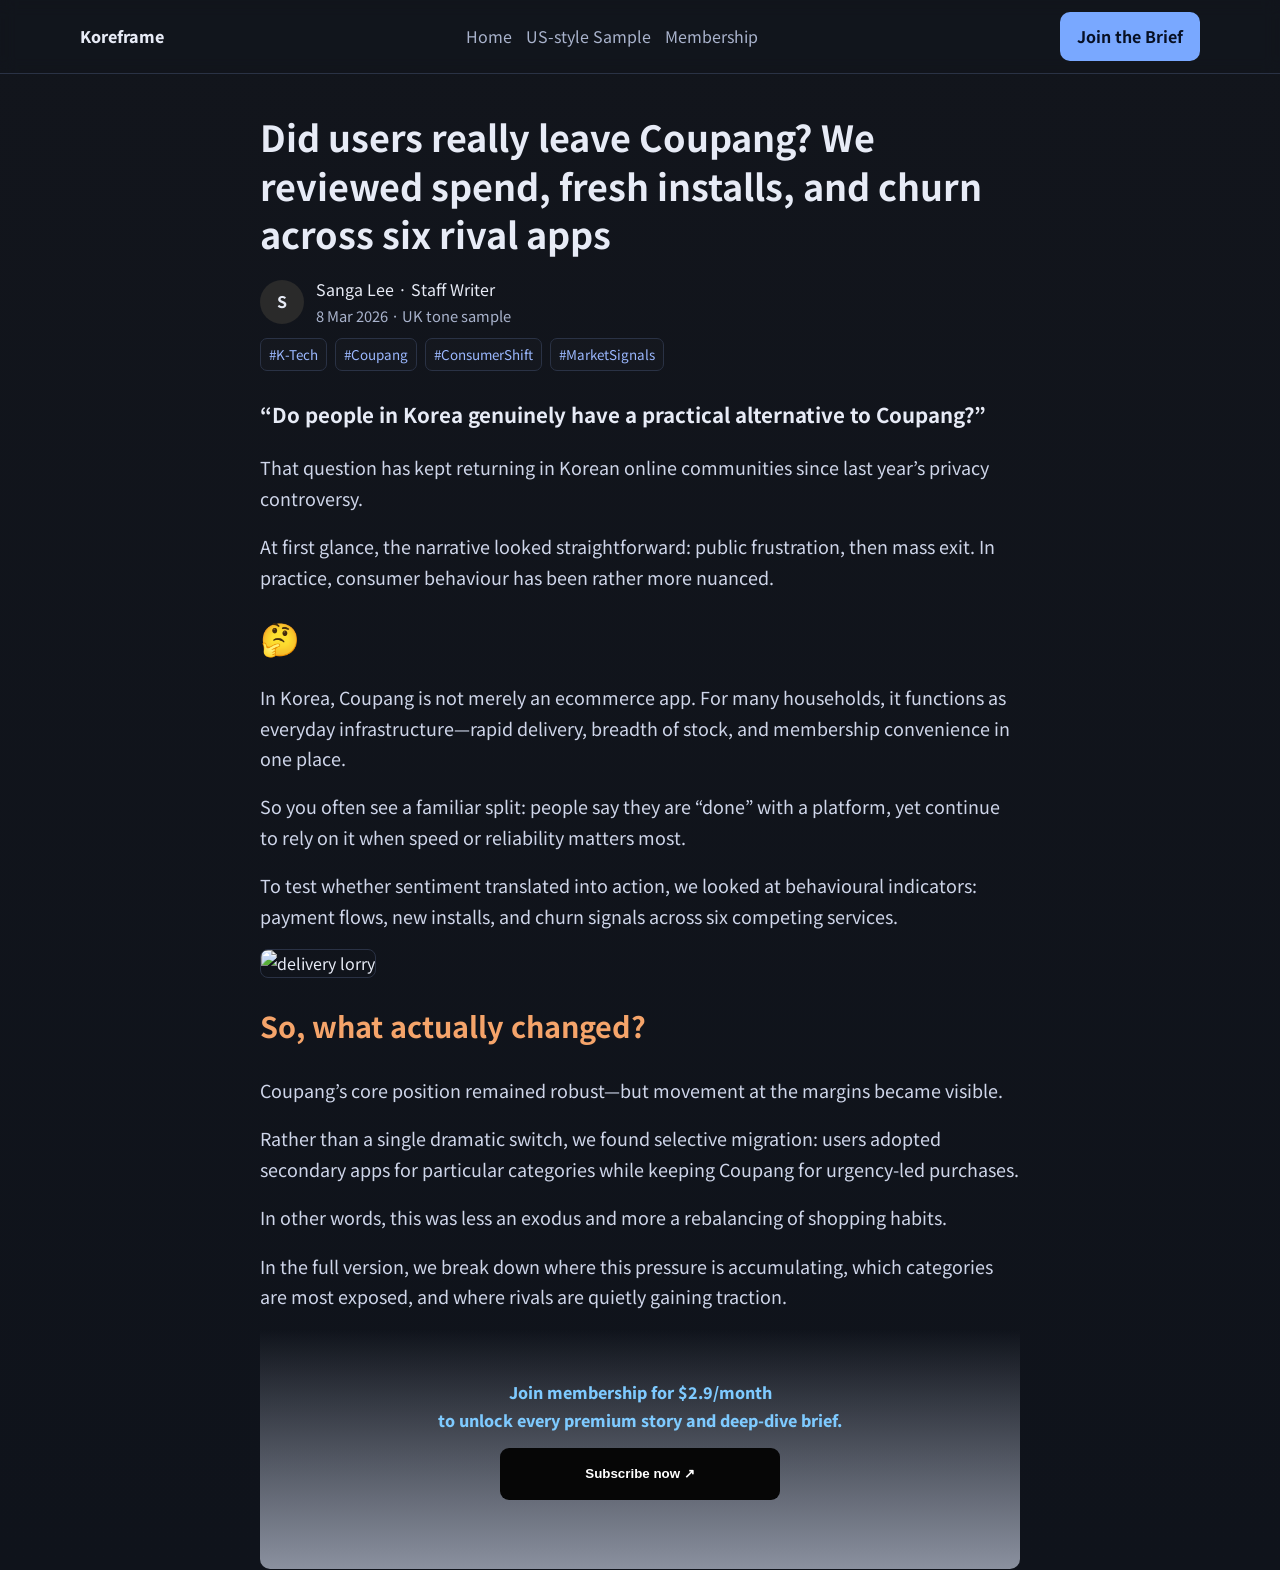
==== article-uk.html @ 5ab8b465 "feat: add separate UK-tone article page and link from landing" ====
<!doctype html>
<html lang="en-GB">
  <head>
    <meta charset="UTF-8" />
    <meta name="viewport" content="width=device-width, initial-scale=1.0" />
    <title>Koreframe — Sample Article (UK Tone)</title>
    <link rel="preconnect" href="https://fonts.googleapis.com" />
    <link rel="preconnect" href="https://fonts.gstatic.com" crossorigin />
    <link href="https://fonts.googleapis.com/css2?family=Inter:wght@400;500;700;800&family=Noto+Sans+KR:wght@400;500;700;900&display=swap" rel="stylesheet" />
    <link rel="stylesheet" href="styles.css" />
  </head>
  <body class="article-mode">
    <header class="site-header">
      <div class="container nav">
        <div class="logo">Koreframe</div>
        <nav>
          <a href="index.html">Home</a>
          <a href="article.html">US-style Sample</a>
          <a href="#membership">Membership</a>
        </nav>
        <a class="btn btn-primary" href="#membership">Join the Brief</a>
      </div>
    </header>

    <main class="article-page">
      <div class="article-container">
        <h1 class="article-title">Did users really leave Coupang? We reviewed spend, fresh installs, and churn across six rival apps</h1>
        <div class="article-meta-top">
          <div class="author-avatar">S</div>
          <div><div class="author-name">Sanga Lee · Staff Writer</div><div class="author-date">8 Mar 2026 · UK tone sample</div></div>
        </div>
        <div class="tag-row"><span>#K-Tech</span><span>#Coupang</span><span>#ConsumerShift</span><span>#MarketSignals</span></div>

        <article class="story-body">
          <p class="lead">“Do people in Korea genuinely have a practical alternative to Coupang?”</p>

          <p>That question has kept returning in Korean online communities since last year’s privacy controversy.</p>
          <p>At first glance, the narrative looked straightforward: public frustration, then mass exit. In practice, consumer behaviour has been rather more nuanced.</p>

          <div class="inline-emoji">🤔</div>

          <p>In Korea, Coupang is not merely an ecommerce app. For many households, it functions as everyday infrastructure—rapid delivery, breadth of stock, and membership convenience in one place.</p>
          <p>So you often see a familiar split: people say they are “done” with a platform, yet continue to rely on it when speed or reliability matters most.</p>
          <p>To test whether sentiment translated into action, we looked at behavioural indicators: payment flows, new installs, and churn signals across six competing services.</p>

          <img class="article-image" src="https://images.unsplash.com/photo-1586528116311-ad8dd3c8310d?q=80&w=1600&auto=format&fit=crop" alt="delivery lorry" />

          <h2>So, what actually changed?</h2>
          <p>Coupang’s core position remained robust—but movement at the margins became visible.</p>
          <p>Rather than a single dramatic switch, we found selective migration: users adopted secondary apps for particular categories while keeping Coupang for urgency-led purchases.</p>
          <p>In other words, this was less an exodus and more a rebalancing of shopping habits.</p>
          <p>In the full version, we break down where this pressure is accumulating, which categories are most exposed, and where rivals are quietly gaining traction.</p>
        </article>

        <section id="membership" class="paywall-overlay">
          <div class="fade"></div>
          <div class="paywall-box">
            <p class="membership-copy top">Join membership for $2.9/month<br/>to unlock every premium story and deep-dive brief.</p>
            <button class="btn-pay primary">Subscribe now ↗</button>
          </div>
        </section>
      </div>
    </main>
  </body>
</html>
---- styles.css ----
:root { --bg:#12151c; --surface:#1a1f2b; --text:#e7ebf6; --muted:#a9b3cc; --primary:#79a8ff; --border:#2a3245; }
*{box-sizing:border-box} body{margin:0;font-family:Inter,system-ui,sans-serif;color:var(--text);background:linear-gradient(180deg,var(--bg),#0f131b);line-height:1.7}
.container{width:min(1120px,92%);margin:0 auto}
.site-header{position:sticky;top:0;background:rgba(11,16,32,.78);backdrop-filter:blur(8px);border-bottom:1px solid var(--border);z-index:10}
.nav{display:flex;justify-content:space-between;align-items:center;padding:12px 0;gap:16px}.logo{font-weight:800}nav{display:flex;gap:14px}nav a{text-decoration:none;color:var(--muted)}nav a:hover{color:#fff}
.hero{padding:84px 0 66px}.hero-inner{max-width:760px}.eyebrow{margin:0 0 8px;color:#9fb2ee}.hero h1{font-size:clamp(2rem,5vw,3.4rem);margin:0 0 10px;line-height:1.1}.sub{margin:0;color:var(--muted)}
.section{padding:60px 0}.section.alt{background:rgba(17,24,49,.55);border-top:1px solid var(--border);border-bottom:1px solid var(--border)}
.grid-3,.grid-2{display:grid;gap:14px}.grid-3{grid-template-columns:repeat(3,1fr)}.grid-2{grid-template-columns:repeat(2,1fr)}
.card,.post-card{background:var(--surface);border:1px solid var(--border);border-radius:14px;padding:20px}.post-card .tag{display:inline-block;background:#273767;color:#d5ddff;border-radius:999px;padding:2px 10px;font-size:.8rem;margin-bottom:8px}.post-card a{color:#8fb8ff;text-decoration:none;font-weight:700}
.post-card.premium{border-color:#3a56a8}
.paywall-inner{text-align:center;background:linear-gradient(145deg,#192752,#111a37);border:1px solid #36509e;border-radius:18px;padding:38px 20px}
.btn{display:inline-flex;align-items:center;justify-content:center;padding:10px 16px;border-radius:10px;text-decoration:none;border:1px solid transparent;font-weight:700}.btn-primary{background:var(--primary);color:#071024}.btn-ghost{border-color:var(--border);color:var(--text)}
.cta-group{margin-top:22px;display:flex;gap:10px;flex-wrap:wrap}

/* article page */
.article-mode{background:linear-gradient(180deg,var(--bg),#0f131b);color:var(--text);font-family:'Noto Sans KR',Inter,sans-serif}
.article-mode .site-header{background:rgba(18,21,28,.86);border-bottom:1px solid var(--border)}
.article-mode nav a{color:var(--muted)}.article-page{padding:30px 0 70px}.article-container{width:min(760px,92%);margin:0 auto}
.article-title{font-size:clamp(1.55rem,3.4vw,2.25rem);line-height:1.35;color:var(--text);margin:8px 0 18px}
.article-meta-top{display:flex;gap:12px;align-items:center}.author-avatar{width:44px;height:44px;border-radius:999px;background:#2a2a2a;display:flex;align-items:center;justify-content:center;font-weight:700}
.author-date{color:var(--muted);font-size:.92rem}.tag-row{display:flex;flex-wrap:wrap;gap:8px;margin:10px 0 26px}.tag-row span{border:1px solid var(--border);color:#9bb8ff;padding:4px 8px;border-radius:7px;font-size:.84rem;background:rgba(255,255,255,.01)}
.story-body p{font-size:1.12rem;color:#cfd6ea}.story-body .lead{font-size:1.28rem;font-weight:700;color:var(--text)}.story-body h2{color:#f5a46a;font-size:1.8rem}.inline-emoji{font-size:2rem}
.article-image{width:100%;border:1px solid var(--border);border-radius:8px}
.fade{height:240px;background:linear-gradient(180deg,rgba(18,21,28,0),rgba(186,193,210,.72));border-radius:0 0 10px 10px}
.paywall-box{text-align:center;margin-top:-190px}.btn-pay{width:min(320px,86%);height:52px;border-radius:9px;border:0;font-weight:800}.membership-copy{margin:12px 0 14px;color:#7ecaff;font-weight:800;line-height:1.7}.membership-copy.top{margin-top:0}.btn-pay.primary{background:#060606;color:#fff;width:min(280px,86%)}

@media (max-width:860px){nav{display:none}.grid-3,.grid-2{grid-template-columns:1fr}}
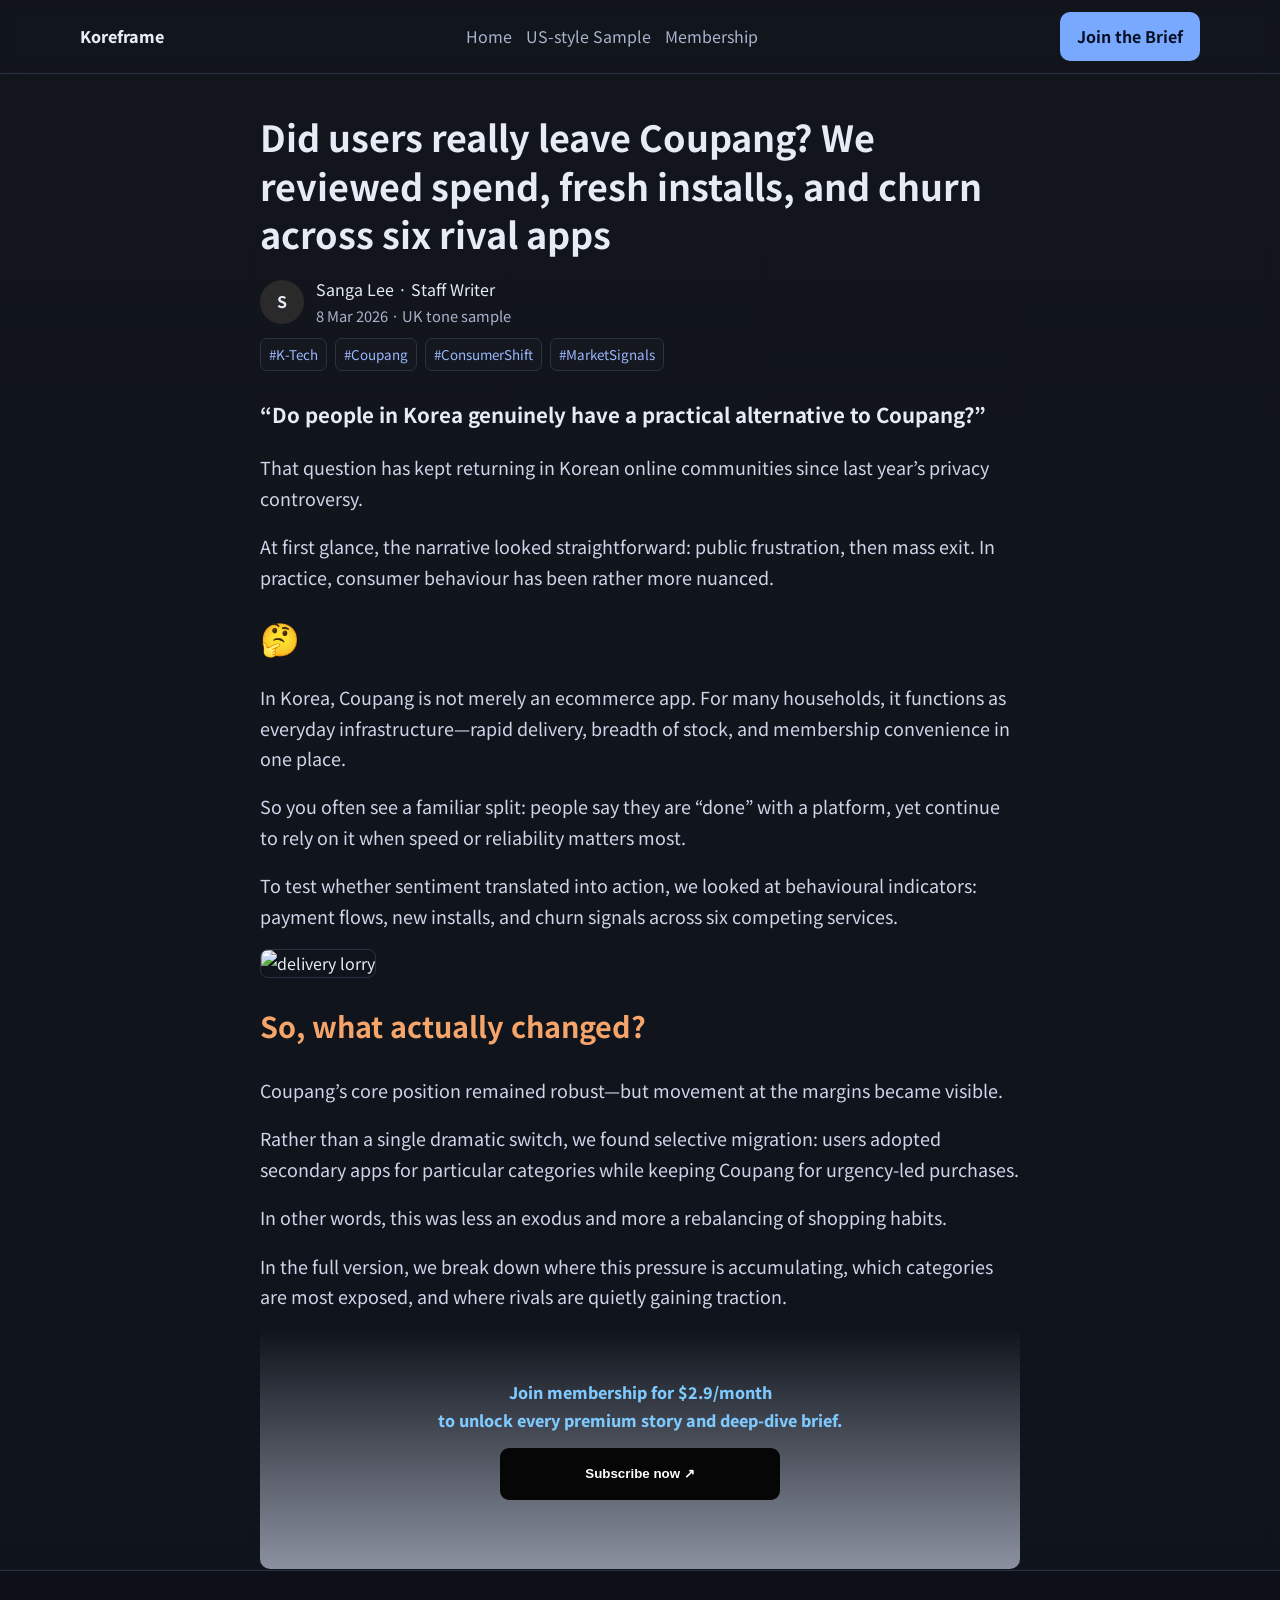
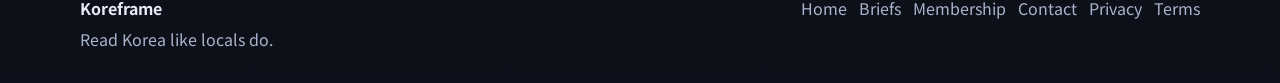
==== commit 30ab0508: "style: compact landing membership section, fix duplicate Pro copy, add global footer across pages" ====
--- a/article-uk.html
+++ b/article-uk.html
@@ -4,6 +4,7 @@
     <meta charset="UTF-8" />
     <meta name="viewport" content="width=device-width, initial-scale=1.0" />
     <title>Koreframe — Sample Article (UK Tone)</title>
+    <link rel="icon" type="image/svg+xml" href="assets/koreframe-icon.svg" />
     <link rel="preconnect" href="https://fonts.googleapis.com" />
     <link rel="preconnect" href="https://fonts.gstatic.com" crossorigin />
     <link href="https://fonts.googleapis.com/css2?family=Inter:wght@400;500;700;800&family=Noto+Sans+KR:wght@400;500;700;900&display=swap" rel="stylesheet" />
@@ -16,9 +17,9 @@
         <nav>
           <a href="index.html">Home</a>
           <a href="article.html">US-style Sample</a>
-          <a href="#membership">Membership</a>
+          <a href="membership.html">Membership</a>
         </nav>
-        <a class="btn btn-primary" href="#membership">Join the Brief</a>
+        <a class="btn btn-primary" href="membership.html">Join the Brief</a>
       </div>
     </header>
 
@@ -61,5 +62,22 @@
         </section>
       </div>
     </main>
+    <footer class="site-footer">
+      <div class="container footer-inner">
+        <div>
+          <strong>Koreframe</strong>
+          <p>Read Korea like locals do.</p>
+        </div>
+        <div class="footer-links">
+          <a href="index.html">Home</a>
+          <a href="briefs.html">Briefs</a>
+          <a href="membership.html">Membership</a>
+          <a href="#">Contact</a>
+          <a href="#">Privacy</a>
+          <a href="#">Terms</a>
+        </div>
+      </div>
+    </footer>
+
   </body>
 </html>
--- a/styles.css
+++ b/styles.css
@@ -1,18 +1,48 @@
 :root { --bg:#12151c; --surface:#1a1f2b; --text:#e7ebf6; --muted:#a9b3cc; --primary:#79a8ff; --border:#2a3245; }
-*{box-sizing:border-box} body{margin:0;font-family:Inter,system-ui,sans-serif;color:var(--text);background:linear-gradient(180deg,var(--bg),#0f131b);line-height:1.7}
+*{box-sizing:border-box}
+body{margin:0;font-family:Inter,system-ui,sans-serif;color:var(--text);background:linear-gradient(180deg,var(--bg),#0f131b);line-height:1.7}
 .container{width:min(1120px,92%);margin:0 auto}
 .site-header{position:sticky;top:0;background:rgba(11,16,32,.78);backdrop-filter:blur(8px);border-bottom:1px solid var(--border);z-index:10}
-.nav{display:flex;justify-content:space-between;align-items:center;padding:12px 0;gap:16px}.logo{font-weight:800}nav{display:flex;gap:14px}nav a{text-decoration:none;color:var(--muted)}nav a:hover{color:#fff}
-.hero{padding:84px 0 66px}.hero-inner{max-width:760px}.eyebrow{margin:0 0 8px;color:#9fb2ee}.hero h1{font-size:clamp(2rem,5vw,3.4rem);margin:0 0 10px;line-height:1.1}.sub{margin:0;color:var(--muted)}
+.nav{display:flex;justify-content:space-between;align-items:center;padding:12px 0;gap:16px}
+.logo{font-weight:800;display:flex;align-items:center;gap:10px}.logo-icon{width:28px;height:28px;display:block}
+nav{display:flex;gap:14px}nav a{text-decoration:none;color:var(--muted)}nav a:hover{color:#fff}
+
+.btn{display:inline-flex;align-items:center;justify-content:center;padding:10px 16px;border-radius:10px;text-decoration:none;border:1px solid transparent;font-weight:700}
+.btn-primary{background:var(--primary);color:#071024}.btn-ghost{border-color:rgba(206,220,255,.32);color:var(--text)}
+
 .section{padding:60px 0}.section.alt{background:rgba(17,24,49,.55);border-top:1px solid var(--border);border-bottom:1px solid var(--border)}
 .grid-3,.grid-2{display:grid;gap:14px}.grid-3{grid-template-columns:repeat(3,1fr)}.grid-2{grid-template-columns:repeat(2,1fr)}
-.card,.post-card{background:var(--surface);border:1px solid var(--border);border-radius:14px;padding:20px}.post-card .tag{display:inline-block;background:#273767;color:#d5ddff;border-radius:999px;padding:2px 10px;font-size:.8rem;margin-bottom:8px}.post-card a{color:#8fb8ff;text-decoration:none;font-weight:700}
+.card,.post-card{background:var(--surface);border:1px solid var(--border);border-radius:14px;padding:20px}
+.post-card .tag{display:inline-block;background:#273767;color:#d5ddff;border-radius:999px;padding:2px 10px;font-size:.8rem;margin-bottom:8px}
+.post-card a,.section-link a{color:#8fb8ff;text-decoration:none;font-weight:700}
 .post-card.premium{border-color:#3a56a8}
-.paywall-inner{text-align:center;background:linear-gradient(145deg,#192752,#111a37);border:1px solid #36509e;border-radius:18px;padding:38px 20px}
-.btn{display:inline-flex;align-items:center;justify-content:center;padding:10px 16px;border-radius:10px;text-decoration:none;border:1px solid transparent;font-weight:700}.btn-primary{background:var(--primary);color:#071024}.btn-ghost{border-color:var(--border);color:var(--text)}
-.cta-group{margin-top:22px;display:flex;gap:10px;flex-wrap:wrap}
+.section-link{margin:14px 0 0}.section-link.small{font-size:.95rem}
 
-/* article page */
+.paywall-inner{text-align:center;background:linear-gradient(145deg,#192752,#111a37);border:1px solid #36509e;border-radius:18px;padding:24px 18px;max-width:860px;margin:0 auto}
+.price{font-size:1.8rem;font-weight:800;margin:4px 0 10px}
+.plans p{margin:6px 0;color:#d7e1ff}
+
+/* hero visual */
+.hero-visual{position:relative;border-bottom:1px solid var(--border)}
+.hero-carousel{position:relative;overflow:hidden;min-height:clamp(520px,78vh,760px);background:#0f131b}
+.slides-track{display:flex;width:100%;transform:translateX(0)}
+.hero-carousel.ready .slides-track{transition:transform 700ms cubic-bezier(.22,.61,.36,1)}
+.slide{flex:0 0 100%;width:100%;position:relative}
+.slide img{width:100%;height:clamp(520px,78vh,760px);object-fit:cover;display:block}
+.hero-overlay{position:absolute;inset:0;background:linear-gradient(180deg,rgba(7,10,17,.28) 0%, rgba(7,10,17,.45) 38%, rgba(7,10,17,.76) 100%),linear-gradient(90deg,rgba(7,10,17,.62) 0%, rgba(7,10,17,.25) 55%, rgba(7,10,17,.45) 100%);pointer-events:none}
+.hero-content{position:absolute;left:0;right:0;bottom:clamp(30px,8vh,76px);z-index:2;max-width:860px}
+.eyebrow{margin:0 0 8px;color:#cbd7ff;font-weight:600}
+.hero-content h1{font-size:clamp(2.1rem,5.6vw,4rem);margin:0 0 12px;line-height:1.08;color:#f4f7ff;text-shadow:0 8px 28px rgba(0,0,0,.45)}
+.hero-content .sub{margin:0;max-width:760px;color:#e2e8ff;font-size:clamp(1rem,1.65vw,1.2rem);text-shadow:0 6px 18px rgba(0,0,0,.4)}
+.cta-group{margin-top:18px;display:flex;gap:10px;flex-wrap:wrap}
+.micro-proof{margin-top:10px;color:#c9d5fa;font-size:.92rem}
+
+.carousel-btn{position:absolute;top:50%;transform:translateY(-50%);border:1px solid rgba(255,255,255,.3);background:rgba(10,15,25,.55);color:#fff;width:44px;height:44px;border-radius:999px;cursor:pointer;font-size:1.5rem;line-height:1;z-index:3}
+.carousel-btn:hover{background:rgba(10,15,25,.85)}.carousel-btn.prev{left:14px}.carousel-btn.next{right:14px}
+.dots{position:absolute;left:50%;bottom:14px;transform:translateX(-50%);display:flex;gap:8px;z-index:3}
+.dot{width:8px;height:8px;border-radius:999px;border:0;background:rgba(255,255,255,.5);cursor:pointer}.dot.active{background:#79a8ff}
+
+/* article pages */
 .article-mode{background:linear-gradient(180deg,var(--bg),#0f131b);color:var(--text);font-family:'Noto Sans KR',Inter,sans-serif}
 .article-mode .site-header{background:rgba(18,21,28,.86);border-bottom:1px solid var(--border)}
 .article-mode nav a{color:var(--muted)}.article-page{padding:30px 0 70px}.article-container{width:min(760px,92%);margin:0 auto}
@@ -24,4 +54,37 @@
 .fade{height:240px;background:linear-gradient(180deg,rgba(18,21,28,0),rgba(186,193,210,.72));border-radius:0 0 10px 10px}
 .paywall-box{text-align:center;margin-top:-190px}.btn-pay{width:min(320px,86%);height:52px;border-radius:9px;border:0;font-weight:800}.membership-copy{margin:12px 0 14px;color:#7ecaff;font-weight:800;line-height:1.7}.membership-copy.top{margin-top:0}.btn-pay.primary{background:#060606;color:#fff;width:min(280px,86%)}
 
-@media (max-width:860px){nav{display:none}.grid-3,.grid-2{grid-template-columns:1fr}}
+@media (max-width:860px){
+  nav{display:none}
+  .grid-3,.grid-2{grid-template-columns:1fr}
+  .hero-carousel{min-height:64vh}
+  .slide img{height:64vh}
+  .hero-content{bottom:26px}
+  .hero-content h1{font-size:clamp(1.8rem,8vw,2.6rem)}
+}
+
+
+h1 { margin: 0 0 10px; font-size: clamp(1.8rem, 4vw, 2.6rem); }
+.logo { text-decoration: none; color: var(--text); }
+nav a[aria-current="page"] { color: #fff; font-weight: 700; }
+.chip-row { display:flex; gap:8px; flex-wrap:wrap; }
+.chip { padding:6px 10px; border-radius:999px; border:1px solid var(--border); color: var(--muted); font-size:.86rem; }
+.chip.active { color:#fff; border-color:#4c6ac2; background:rgba(121,168,255,.12); }
+.pricing-grid { display:grid; gap:14px; grid-template-columns: repeat(2, minmax(0,1fr)); }
+.plan-card .plan-price { font-size:1.5rem; font-weight:800; margin:6px 0 8px; }
+.plan-list { margin:0 0 16px 18px; color:#d8e0ff; }
+.plan-list li { margin:6px 0; }
+.plan-card.featured { border-color:#4c6ac2; box-shadow:0 0 0 1px rgba(121,168,255,.2) inset; }
+@media (max-width:860px){ .pricing-grid{ grid-template-columns:1fr; } }
+
+
+.brief-thumb{width:100%;height:160px;object-fit:cover;border-radius:10px;border:1px solid var(--border);margin:0 0 12px;display:block}
+
+
+.site-footer{border-top:1px solid var(--border);padding:24px 0 30px;background:rgba(9,12,19,.35)}
+.footer-inner{display:flex;justify-content:space-between;gap:16px;align-items:flex-start}
+.footer-inner p{margin:4px 0 0;color:var(--muted)}
+.footer-links{display:flex;flex-wrap:wrap;gap:12px}
+.footer-links a{text-decoration:none;color:var(--muted)}
+.footer-links a:hover{color:#fff}
+@media (max-width:860px){.footer-inner{flex-direction:column}}
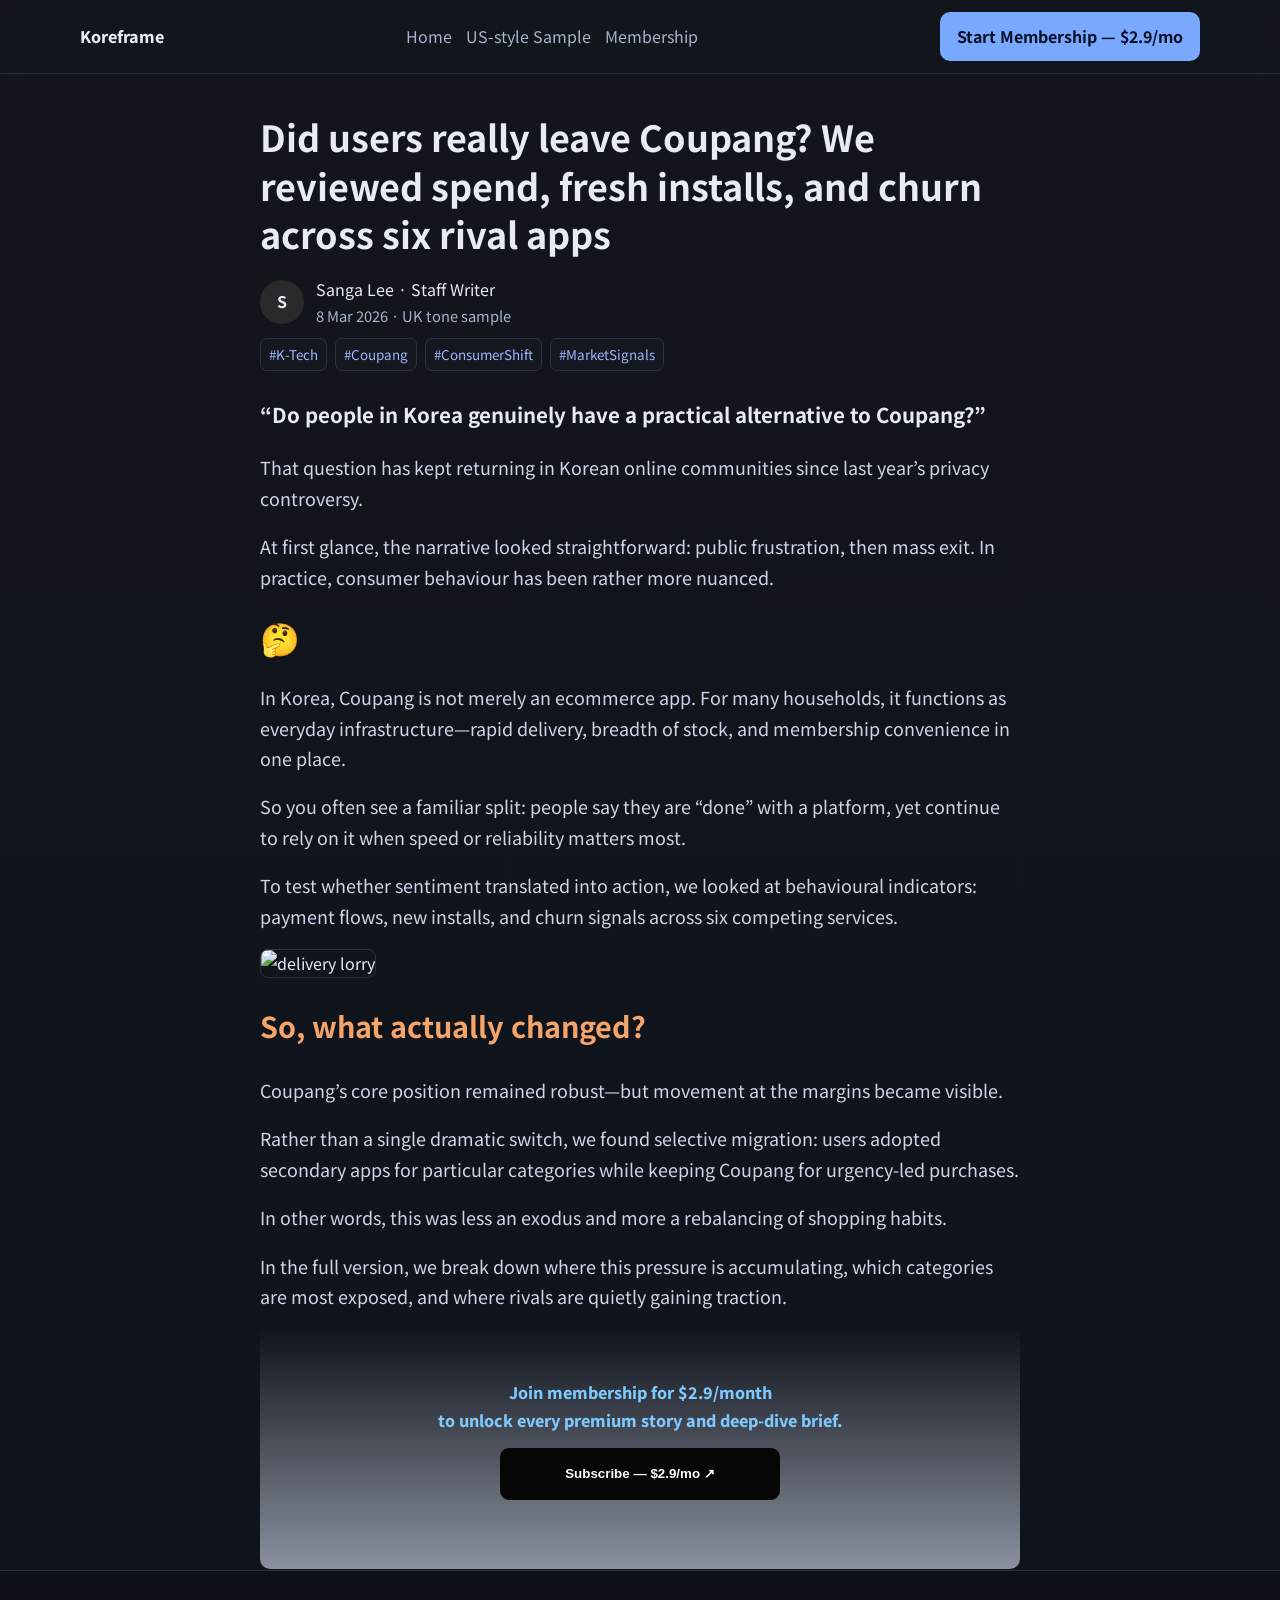
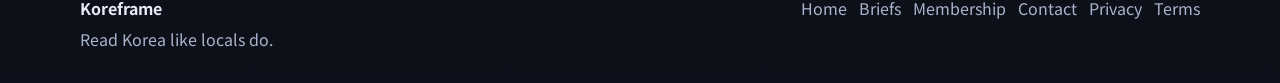
==== commit c7bbe71c: "feat: unify membership CTA copy and add yearly plan (1/year, save 40%)" ====
--- a/article-uk.html
+++ b/article-uk.html
@@ -19,7 +19,7 @@
           <a href="article.html">US-style Sample</a>
           <a href="membership.html">Membership</a>
         </nav>
-        <a class="btn btn-primary" href="membership.html">Join the Brief</a>
+        <a class="btn btn-primary" href="membership.html">Start Membership — $2.9/mo</a>
       </div>
     </header>
 
@@ -57,7 +57,7 @@
           <div class="fade"></div>
           <div class="paywall-box">
             <p class="membership-copy top">Join membership for $2.9/month<br/>to unlock every premium story and deep-dive brief.</p>
-            <button class="btn-pay primary">Subscribe now ↗</button>
+            <button class="btn-pay primary">Subscribe — $2.9/mo ↗</button>
           </div>
         </section>
       </div>
--- a/styles.css
+++ b/styles.css
@@ -70,7 +70,7 @@
 .chip-row { display:flex; gap:8px; flex-wrap:wrap; }
 .chip { padding:6px 10px; border-radius:999px; border:1px solid var(--border); color: var(--muted); font-size:.86rem; }
 .chip.active { color:#fff; border-color:#4c6ac2; background:rgba(121,168,255,.12); }
-.pricing-grid { display:grid; gap:14px; grid-template-columns: repeat(2, minmax(0,1fr)); }
+.pricing-grid { display:grid; gap:14px; grid-template-columns: repeat(3, minmax(0,1fr)); }
 .plan-card .plan-price { font-size:1.5rem; font-weight:800; margin:6px 0 8px; }
 .plan-list { margin:0 0 16px 18px; color:#d8e0ff; }
 .plan-list li { margin:6px 0; }
@@ -88,3 +88,5 @@
 .footer-links a{text-decoration:none;color:var(--muted)}
 .footer-links a:hover{color:#fff}
 @media (max-width:860px){.footer-inner{flex-direction:column}}
+
+.annual-note{margin:10px 0 0;color:#b9c8f8;font-size:.95rem}
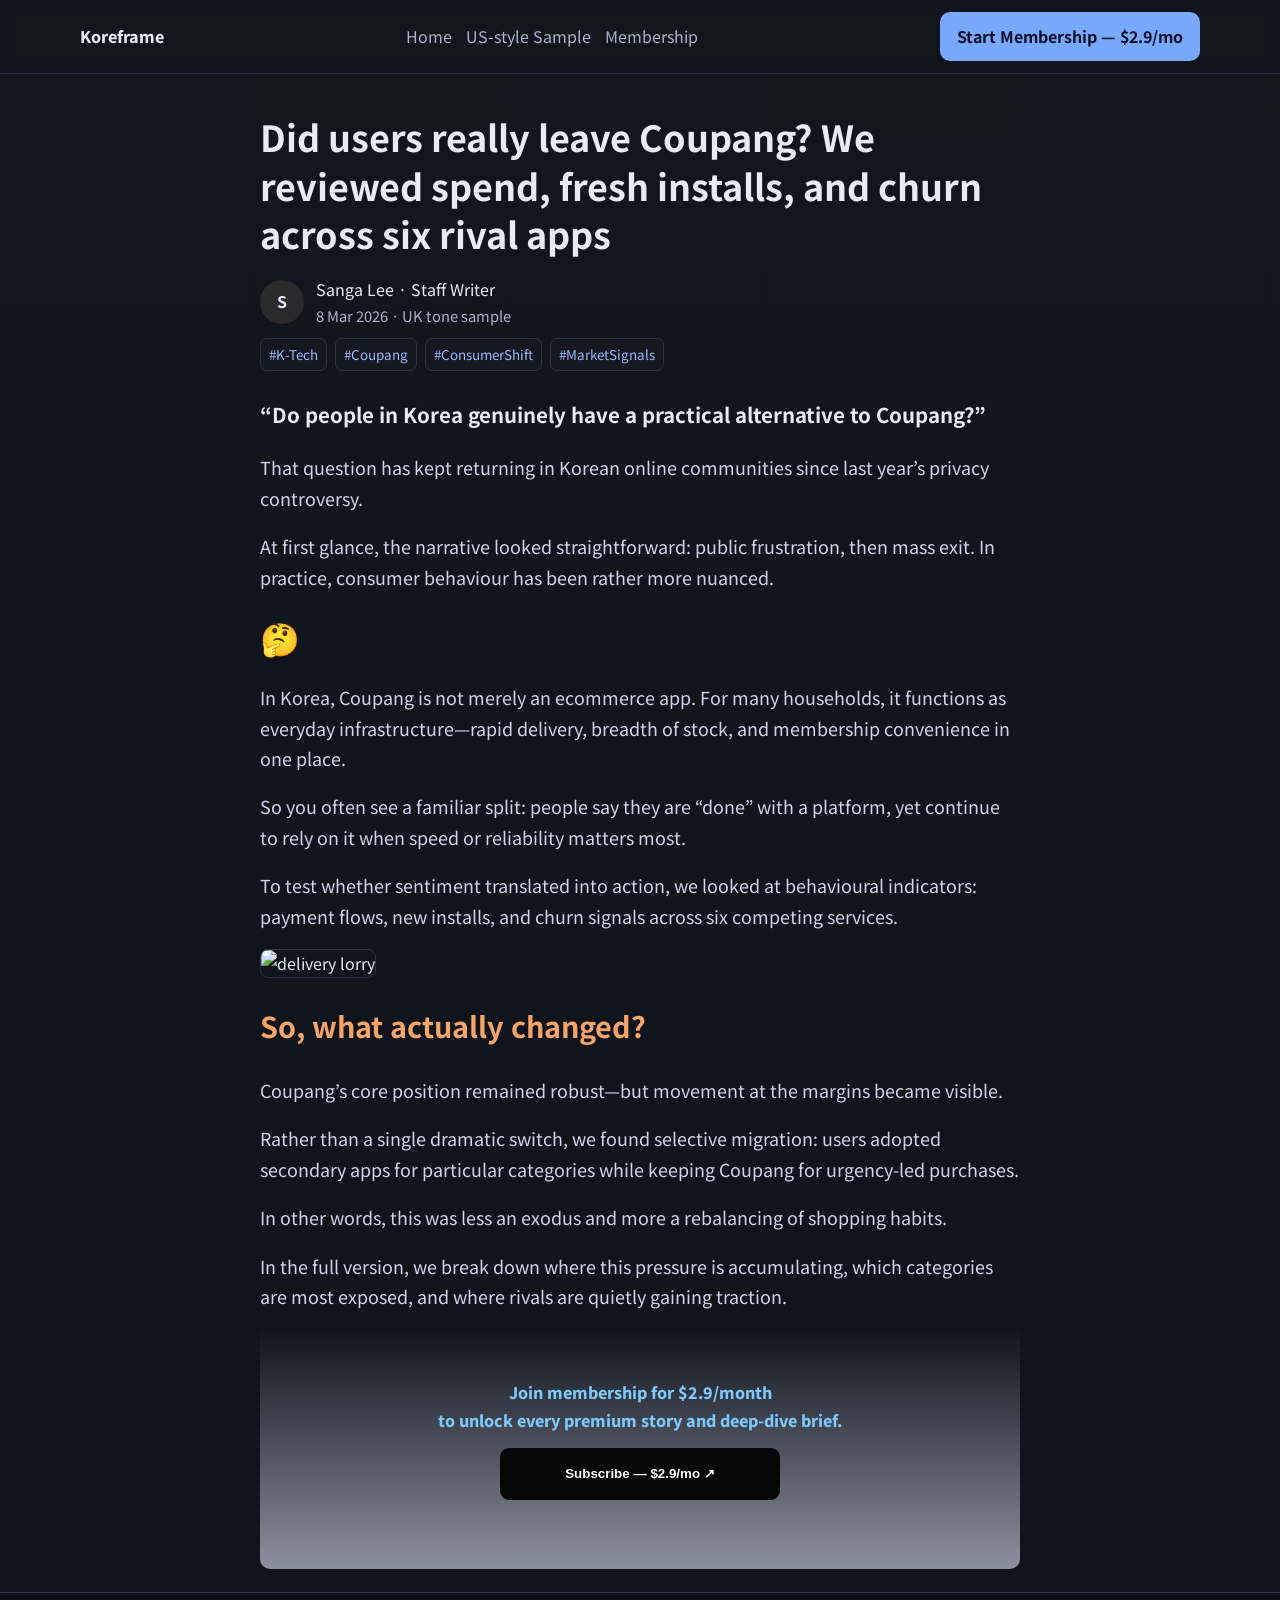
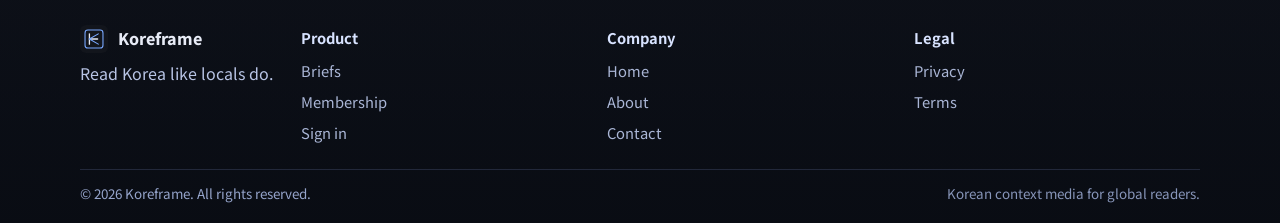
==== commit c8d99e57: "style: redesign footer with branded layout and add icon next to Koreframe in footer" ====
--- a/article-uk.html
+++ b/article-uk.html
@@ -62,20 +62,36 @@
         </section>
       </div>
     </main>
-    <footer class="site-footer">
-      <div class="container footer-inner">
-        <div>
-          <strong>Koreframe</strong>
+        <footer class="site-footer">
+      <div class="container footer-top">
+        <div class="footer-brand">
+          <div class="logo footer-logo"><img src="assets/koreframe-icon.svg" alt="Koreframe icon" class="logo-icon" /> <span>Koreframe</span></div>
           <p>Read Korea like locals do.</p>
         </div>
-        <div class="footer-links">
-          <a href="index.html">Home</a>
-          <a href="briefs.html">Briefs</a>
-          <a href="membership.html">Membership</a>
-          <a href="#">Contact</a>
-          <a href="#">Privacy</a>
-          <a href="#">Terms</a>
+
+        <div class="footer-cols">
+          <div class="footer-col">
+            <h4>Product</h4>
+            <a href="briefs.html">Briefs</a>
+            <a href="membership.html">Membership</a>
+            <a href="#">Sign in</a>
+          </div>
+          <div class="footer-col">
+            <h4>Company</h4>
+            <a href="index.html">Home</a>
+            <a href="#">About</a>
+            <a href="#">Contact</a>
+          </div>
+          <div class="footer-col">
+            <h4>Legal</h4>
+            <a href="#">Privacy</a>
+            <a href="#">Terms</a>
+          </div>
         </div>
+      </div>
+      <div class="container footer-bottom">
+        <span>© 2026 Koreframe. All rights reserved.</span>
+        <span class="footer-note">Korean context media for global readers.</span>
       </div>
     </footer>
 
--- a/styles.css
+++ b/styles.css
@@ -89,4 +89,79 @@
 .footer-links a:hover{color:#fff}
 @media (max-width:860px){.footer-inner{flex-direction:column}}
 
-.annual-note{margin:10px 0 0;color:#b9c8f8;font-size:.95rem}
+
+.pricing-cta-stack{display:flex;flex-direction:column;align-items:center;gap:12px;margin-top:10px}
+.annual-highlight{
+  width:min(640px, 92%);
+  display:flex;
+  align-items:center;
+  justify-content:space-between;
+  gap:14px;
+  padding:12px 14px;
+  border-radius:12px;
+  border:1px solid #4f6ec8;
+  background:linear-gradient(145deg, rgba(121,168,255,.16), rgba(121,168,255,.08));
+}
+.annual-badge{
+  font-size:.72rem;
+  font-weight:800;
+  letter-spacing:.5px;
+  color:#0d1f4e;
+  background:#9ec0ff;
+  padding:4px 8px;
+  border-radius:999px;
+  white-space:nowrap;
+}
+.annual-text{display:flex;flex-direction:column;align-items:flex-start;line-height:1.3;color:#e8efff;flex:1}
+.annual-text strong{font-size:1.02rem}
+.annual-text span{font-size:.88rem;color:#c6d7ff}
+.annual-btn{white-space:nowrap;border-color:#7ea6ff;background:rgba(12,24,58,.28)}
+@media (max-width:860px){
+  .annual-highlight{flex-direction:column;align-items:flex-start}
+  .annual-btn{width:100%}
+}
+
+
+/* membership plan card button alignment */
+.plan-card{display:flex;flex-direction:column}
+.plan-list{flex:1}
+.plan-card .btn{width:100%;justify-content:center;display:flex;margin-top:auto;text-align:center}
+
+
+/* Enhanced footer */
+.site-footer{
+  border-top: 1px solid #2f3850;
+  padding: 32px 0 18px;
+  background: linear-gradient(180deg, rgba(10,13,21,.55), rgba(8,11,18,.85));
+  margin-top: 22px;
+}
+.footer-top{
+  display:flex;
+  justify-content:space-between;
+  gap:28px;
+  align-items:flex-start;
+  padding-bottom:18px;
+}
+.footer-brand{max-width:360px}
+.footer-logo{margin-bottom:8px}
+.footer-brand p{margin:0;color:#b8c4e5;line-height:1.55}
+.footer-cols{display:grid;grid-template-columns:repeat(3,minmax(120px,1fr));gap:20px;flex:1}
+.footer-col h4{margin:0 0 8px;font-size:.92rem;color:#d8e3ff}
+.footer-col a{display:block;text-decoration:none;color:#aab6d6;margin:6px 0;font-size:.92rem}
+.footer-col a:hover{color:#fff}
+.footer-bottom{
+  border-top:1px solid rgba(129,152,208,.2);
+  padding-top:12px;
+  display:flex;
+  justify-content:space-between;
+  gap:10px;
+  color:#95a4cb;
+  font-size:.84rem;
+}
+.footer-note{opacity:.9}
+
+@media (max-width:860px){
+  .footer-top{flex-direction:column}
+  .footer-cols{grid-template-columns:repeat(2,minmax(120px,1fr));width:100%}
+  .footer-bottom{flex-direction:column}
+}
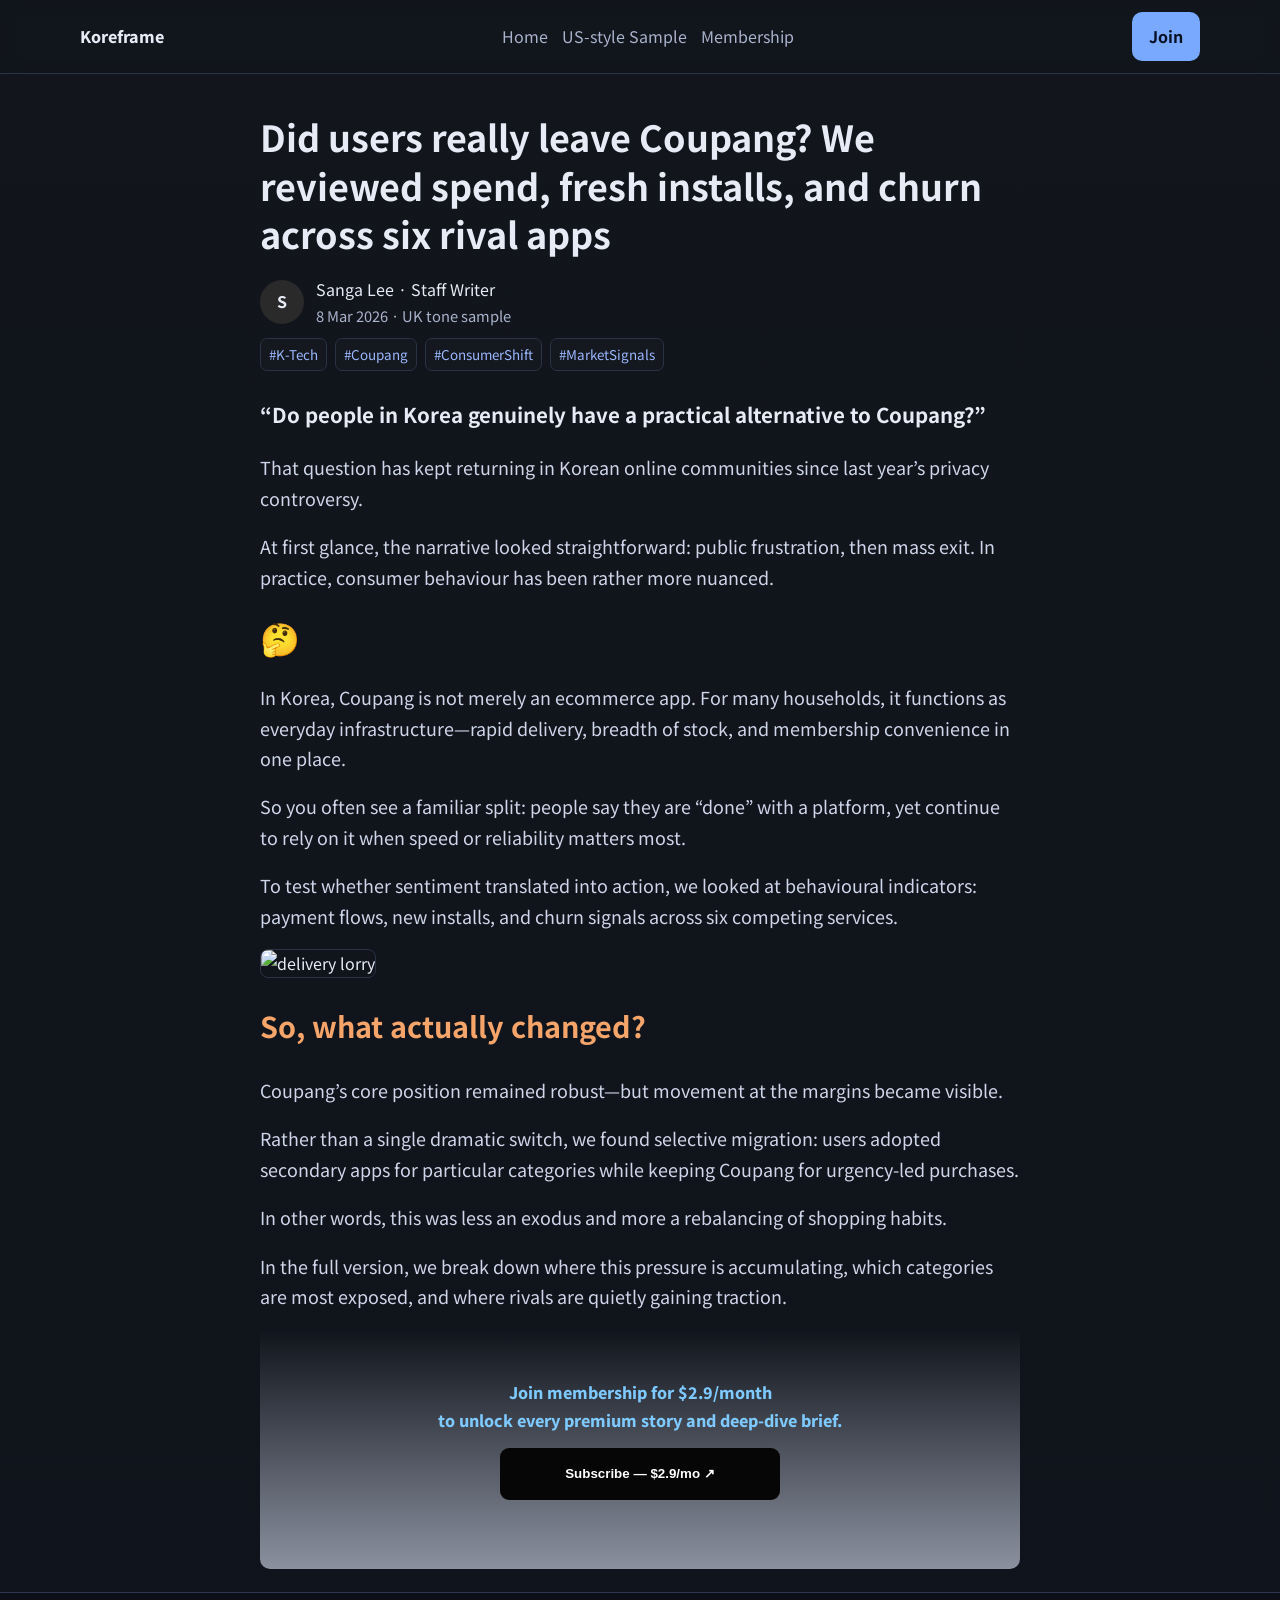
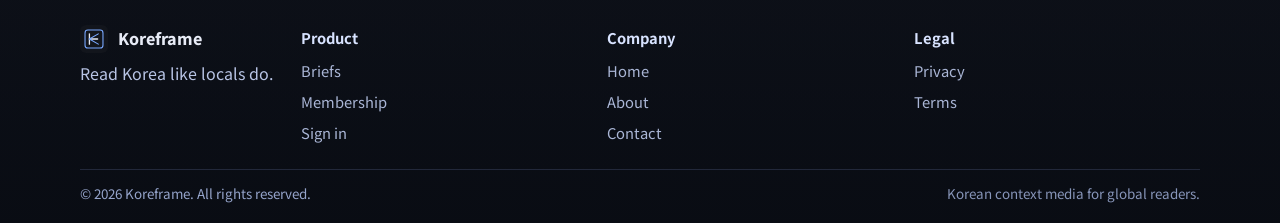
==== commit bb25deb4: "copy: make header CTA less pushy by changing top-right button to neutral 'Join'" ====
--- a/article-uk.html
+++ b/article-uk.html
@@ -19,7 +19,7 @@
           <a href="article.html">US-style Sample</a>
           <a href="membership.html">Membership</a>
         </nav>
-        <a class="btn btn-primary" href="membership.html">Start Membership — $2.9/mo</a>
+        <a class="btn btn-primary" href="membership.html">Join</a>
       </div>
     </header>
 
